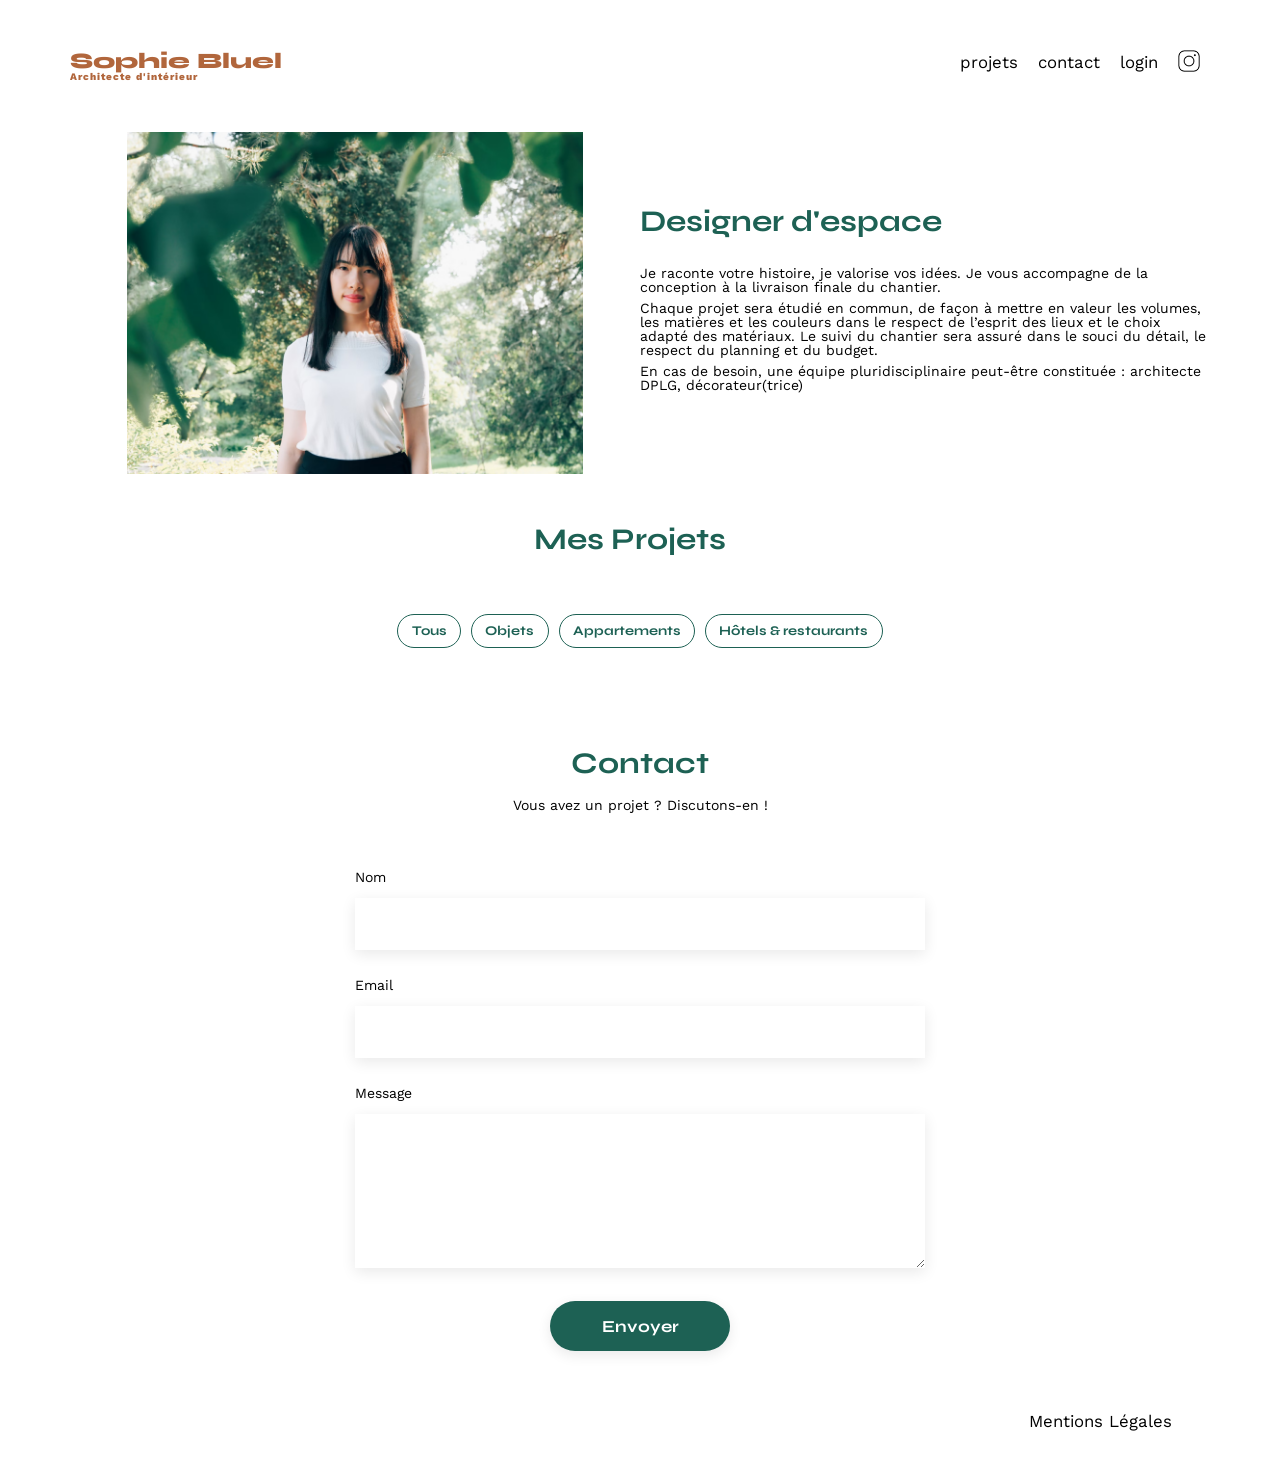
==== FrontEnd/index.html @ 23a8e409 "modal V1" ====
<!DOCTYPE html>
<html lang="fr">
<head>
	<meta charset="UTF-8">
	<title>Sophie Bluel - Architecte d'intérieur</title>
	<meta name="viewport" content="width=device-width, initial-scale=1.0">
	<link rel="preconnect" href="https://fonts.googleapis.com">
	<link rel="preconnect" href="https://fonts.gstatic.com" crossorigin>
	<link href="https://fonts.googleapis.com/css2?family=Syne:wght@700;800&family=Work+Sans&display=swap" rel="stylesheet">
	<link rel="stylesheet" href="https://cdnjs.cloudflare.com/ajax/libs/font-awesome/6.2.1/css/all.min.css"
        integrity="sha512-MV7K8+y+gLIBoVD59lQIYicR65iaqukzvf/nwasF0nqhPay5w/9lJmVM2hMDcnK1OnMGCdVK+iQrJ7lzPJQd1w=="
        crossorigin="anonymous" referrerpolicy="no-referrer">
	<meta name="description" content="">
	<link rel="stylesheet" href="./assets/style.css">
</head>
<body>
<header>
	<h1>Sophie Bluel <span>Architecte d'intérieur</span></h1>
	<nav>
		<ul>
			<li><a href="#portfolio">projets</a></li>
			<li><a href="#contact">contact</a></li>
			<li id="linkLogin"><a href="./login.html">login</a></li>
			<li><img src="./assets/icons/instagram.png" alt="Instagram" href="https://www.instagram.com/"></li>
		</ul>
	</nav>
</header>
<main>
	<section id="introduction">
		<figure>
			<img src="./assets/images/sophie-bluel.png" alt="">
		</figure>
		<article>
			<h2>Designer d'espace</h2>
			<p>Je raconte votre histoire, je valorise vos idées. Je vous accompagne de la conception à la livraison finale du chantier.</p>
			<p>Chaque projet sera étudié en commun, de façon à mettre en valeur les volumes, les matières et les couleurs dans le respect de l’esprit des lieux et le choix adapté des matériaux. Le suivi du chantier sera assuré dans le souci du détail, le respect du planning et du budget.</p>
			<p>En cas de besoin, une équipe pluridisciplinaire peut-être constituée : architecte DPLG, décorateur(trice)</p>
		</article>
	</section>
	<section id="portfolio">
		<div class="title">
			<h2>Mes Projets</h2>
			<p id="manageWorks" class="open-modal modal-trigger"></p>
		</div>
		<div class="modal-container">
			<div class="overlay modal-trigger"></div>
			<div id="modal" class="modal">	
			</div>
		</div>		
		<div id="filter" class="filter">			
				<button id="btn-all" class="btn-filter btn-active">Tous</button>
				<button class="btn-filter ">Objets</button>
				<button class="btn-filter">Appartements</button>
				<button class="btn-filter">Hôtels & restaurants</button>			
		</div>
		<div class="gallery">	
		</div>
	</section>
	<section id="contact">
		<h2>Contact</h2>
		<p>Vous avez un projet ? Discutons-en !</p>
		<form action="#" method="post">
			<label for="name">Nom</label>
			<input type="text" name="name" id="name">
			<label for="email">Email</label>
			<input type="email" name="email" id="email">
			<label for="message">Message</label>
			<textarea name="message" id="message" cols="30" rows="10"></textarea>
			<input type="submit" value="Envoyer">
		</form>
		<p id="coMessage"></p>
	</section>
</main>

<footer>
	<nav>
		<ul>
			<li>Mentions Légales</li>
		</ul>
	</nav>
</footer>
<script type="module" src="./assets/JS/index.js"></script>
<script type="module" src="./assets/JS/modal.js"></script>
</body>
</html>
---- FrontEnd/assets/style.css ----
/* http://meyerweb.com/eric/tools/css/reset/
   v2.0 | 20110126
   License: none (public domain)
*/

html, body, div, span, applet, object, iframe,
h1, h2, h3, h4, h5, h6, p, blockquote, pre,
a, abbr, acronym, address, big, cite, code,
del, dfn, em, img, ins, kbd, q, s, samp,
small, strike, strong, sub, sup, tt, var,
b, u, i, center,
dl, dt, dd, ol, ul, li,
fieldset, form, label, legend,
table, caption, tbody, tfoot, thead, tr, th, td,
article, aside, canvas, details, embed,
figure, figcaption, footer, header, hgroup,
menu, nav, output, ruby, section, summary,
time, mark, audio, video {
	margin: 0;
	padding: 0;
	border: 0;
	font-size: 100%;
	font: inherit;
	vertical-align: baseline;
}
/* HTML5 display-role reset for older browsers */
article, aside, details, figcaption, figure,
footer, header, hgroup, menu, nav, section {
	display: block;
}
body {
	line-height: 1;
}
ol, ul {
	list-style: none;
}
blockquote, q {
	quotes: none;
}
blockquote:before, blockquote:after,
q:before, q:after {
	content: '';
	content: none;
}
table {
	border-collapse: collapse;
	border-spacing: 0;
}
a {
	color: inherit;
	text-decoration: inherit ;
}


/** end reset css**/
body {
	max-width: 1140px;
	margin:auto;
	font-family: 'Work Sans' ;
	font-size: 14px;
}
header {
	display: flex;
	justify-content: space-between;
	margin: 50px 0
}
section {
	margin: 50px 0
}



h1{
	display: flex;
	flex-direction: column;
	font-family: 'Syne';
	font-size: 22px;
	font-weight: 800;
	color: #B1663C
}

h1 > span {
	font-family: 'Work Sans';
	font-size:10px;
	letter-spacing: 0.1em;
;
}

h2{
	font-family: 'Syne';
	font-weight: 700;
	font-size: 30px;
	color: #1D6154
}
nav ul {
	display: flex;
	align-items: center;
	list-style-type: none;

}
nav li {
	padding: 0 10px;
	font-size: 1.2em;
	cursor: pointer;
}

nav img {
	height: 22px;
	width: 22px;
}

li:hover {
	color: #B1663C;
}

#introduction {
	display: flex;
	align-items: center;
}
#introduction figure {
	flex: 1
}
#introduction img {
	display: block;
	margin: auto;
	width: 80%;
}

#introduction article {
	flex: 1
}
#introduction h2 {
	margin-bottom: 1em;
}

#introduction p {
	margin-bottom: 0.5em;
}
#portfolio .title {
	display: flex;
	justify-content: center;
	align-items: center;	
	gap:20px;
	margin-bottom: 60px;
	
}
#portfolio .fa-style {
	margin: 10px;
}

#portfolio .open-modal {
	cursor: pointer;
}

#portfolio .modal-container {
	display: none;
	position: fixed;
	top: 0;
	left: 0;
	height: 100vw;
	width: 100vw;	
}

#portfolio .modal-container.active {
	display: block;
}

#portfolio .overlay {
	position: absolute;
	width: 100%;
	height: 100%;
	background-color: rgba(0, 0, 0, 0.1);
}

#portfolio .modal {
	width: 95%;
	min-width: 300px;
	max-width: 630px;
	background: white;
	border-radius: 10px;
	position: absolute;
	top:  25%;
	left: 50%;
	transform: translate(-50%, -50%);
	display: flex;
	flex-direction: column;
	align-items: center;
	justify-content: space-between;
	gap:40px;
	padding: 5% 0%;	
	
}

#portfolio .close-modal {
	position: absolute;
	top: 25px;
	right: 30px;
	cursor: pointer;	
}

#portfolio .navLeftMod {
	position: absolute;
	top: 25px;
	left: 30px;
	cursor: pointer;
}

#portfolio h3 {
	color: #000;
	text-align: center;
	font-family: "Work Sans";
	font-size: 26px;
	font-style: normal;
	font-weight: 400;
	line-height: normal;
}

#portfolio .gridImgModal {
	width: 70%;
	display: grid;
	row-gap: 20px;
	column-gap: 6px;	
	border-bottom: 1px solid #B3B3B3;
	padding-bottom: 5%;
}
#portfolio .imgBoxMod {
	position: relative;
	height: 104px;
	width: 78px;
}

#portfolio .imgBoxMod img {
	position: relative;
	height: 100%;
	width: 100%;
}

#portfolio .imgBoxMod .trash {
	position: absolute;
	top: 5px;
	right: 5px;
	padding: 10px 5px 10px 4px;
	color:white;
	background: #000;
	cursor: pointer;
}

#portfolio .btnModal {
	width: 40%;
	font-family: 'Syne';
	font-weight: 700;
	color: white;
	background-color: #1D6154;	
	padding: 0.6em 1em;
	border: solid 1px #1D6154;	
	border-radius: 60px;
	text-align: center;	
	cursor: pointer;
}

#portfolio .formModal {
	width: 70%;
	display: flex;
	flex-direction: column;
	justify-content: space-between;	
	align-items: left;
	gap: 10px;
	border-bottom: 1px solid #B3B3B3;
	padding-bottom: 5%;
}

#portfolio .boxUpload {
	width: 100%;	
	background: #E8F1F6;
	display: flex;
	flex-direction: column;
	justify-content: center;
	align-items: center;
	gap:10px;
}
#portfolio .boxUpload .imgUpload {
	margin-top: 20px;
	color: #CBD6DC;
	background: #E8F1F6;

}
#portfolio .boxUpload .labelUpload {
	background: #CBD6DC;
	color: #306685;
	text-align: center;
	font-family: "Work Sans";
	font-size: 14px;
	font-style: normal;
	font-weight: 500;
	line-height: normal;
	padding: 0.5em 2em;
	border: solid 1px #CBD6DC;	
	border-radius: 60px;
	text-align: center;	
	cursor: pointer;
}

#portfolio .boxUpload p {
	color: #444;
	text-align: center;
	font-family: "Work Sans";
	font-size: 10px;
	font-style: normal;
	font-weight: 400;
	line-height: normal;
	margin-bottom: 20px;
}
#portfolio .boxUpload input[type=file] {
 	display: none;
}

#portfolio .formModal label {
	color: #3D3D3D;
	font-family: "Work Sans";
	font-size: 14px;
	font-style: normal;
	font-weight: 500;
	line-height: normal;			
}

#portfolio .formModal input, select {
	width: 100%;
	height: 50px;
	border: none;
	box-shadow: 0px 4px 14px rgba(0, 0, 0, 0.09);
	color: #444;
	font-family: "Work Sans";
	font-size: 14px;
	font-style: normal;
	font-weight: 400;
	line-height: normal;
}



#portfolio .btnModal2 {
	width: 40%;
	font-family: 'Syne';
	font-weight: 700;
	color: white;
	background-color: #A7A7A7;	
	padding: 0.6em 1em;
	border: solid 1px #A7A7A7;	
	border-radius: 60px;
	text-align: center;	

}

#portfolio .filter {
display: flex;
flex-direction: row;
justify-content: center;
align-items: center;
margin-bottom: 50px;
gap:10px;
}

#portfolio button {	
	font-family: 'Syne';
	font-weight: 700;
	color: #1D6154;
	background-color: white;	
	padding: 0.6em 1em;
	border: solid 1px #1D6154;	
	border-radius: 60px;
	text-align: center;	
}

#portfolio button:hover, button:active {
	color: white;
	background-color: #1D6154;	
}

.gallery {
	width: 100%;
	display: grid;
	grid-template-columns: 1fr 1fr 1fr;
	grid-column-gap: 20px;
	grid-row-gap: 20px;
}

.gallery img {
	width: 100%;

}

:is(#contact, #login) {
	width: 50%;
	margin: auto;
}
:is(#contact, #login) > * {
	text-align: center;

}
:is(#contact, #login) h2{
	margin-bottom: 20px;
}
:is(#contact, #login) form {
	text-align: left;
	margin-top:30px;
	display: flex;
	flex-direction: column;
}

:is(#contact, #login) input {
	height: 50px;
	font-size: 1.2em;
	border: none;
	box-shadow: 0px 4px 14px rgba(0, 0, 0, 0.09);
}
:is(#contact, #login) label {
	margin: 2em 0 1em 0;
}
#contact textarea {
	border: none;
	box-shadow: 0px 4px 14px rgba(0, 0, 0, 0.09);
}

input[type="submit"]{
	font-family: 'Syne';
	font-weight: 700;
	color: white;
	background-color: #1D6154;
	margin : 2em auto ;
	width: 180px;
	text-align: center;
	border-radius: 60px ;
}

footer nav ul {
	display: flex;
	justify-content: flex-end;
	margin: 2em
}
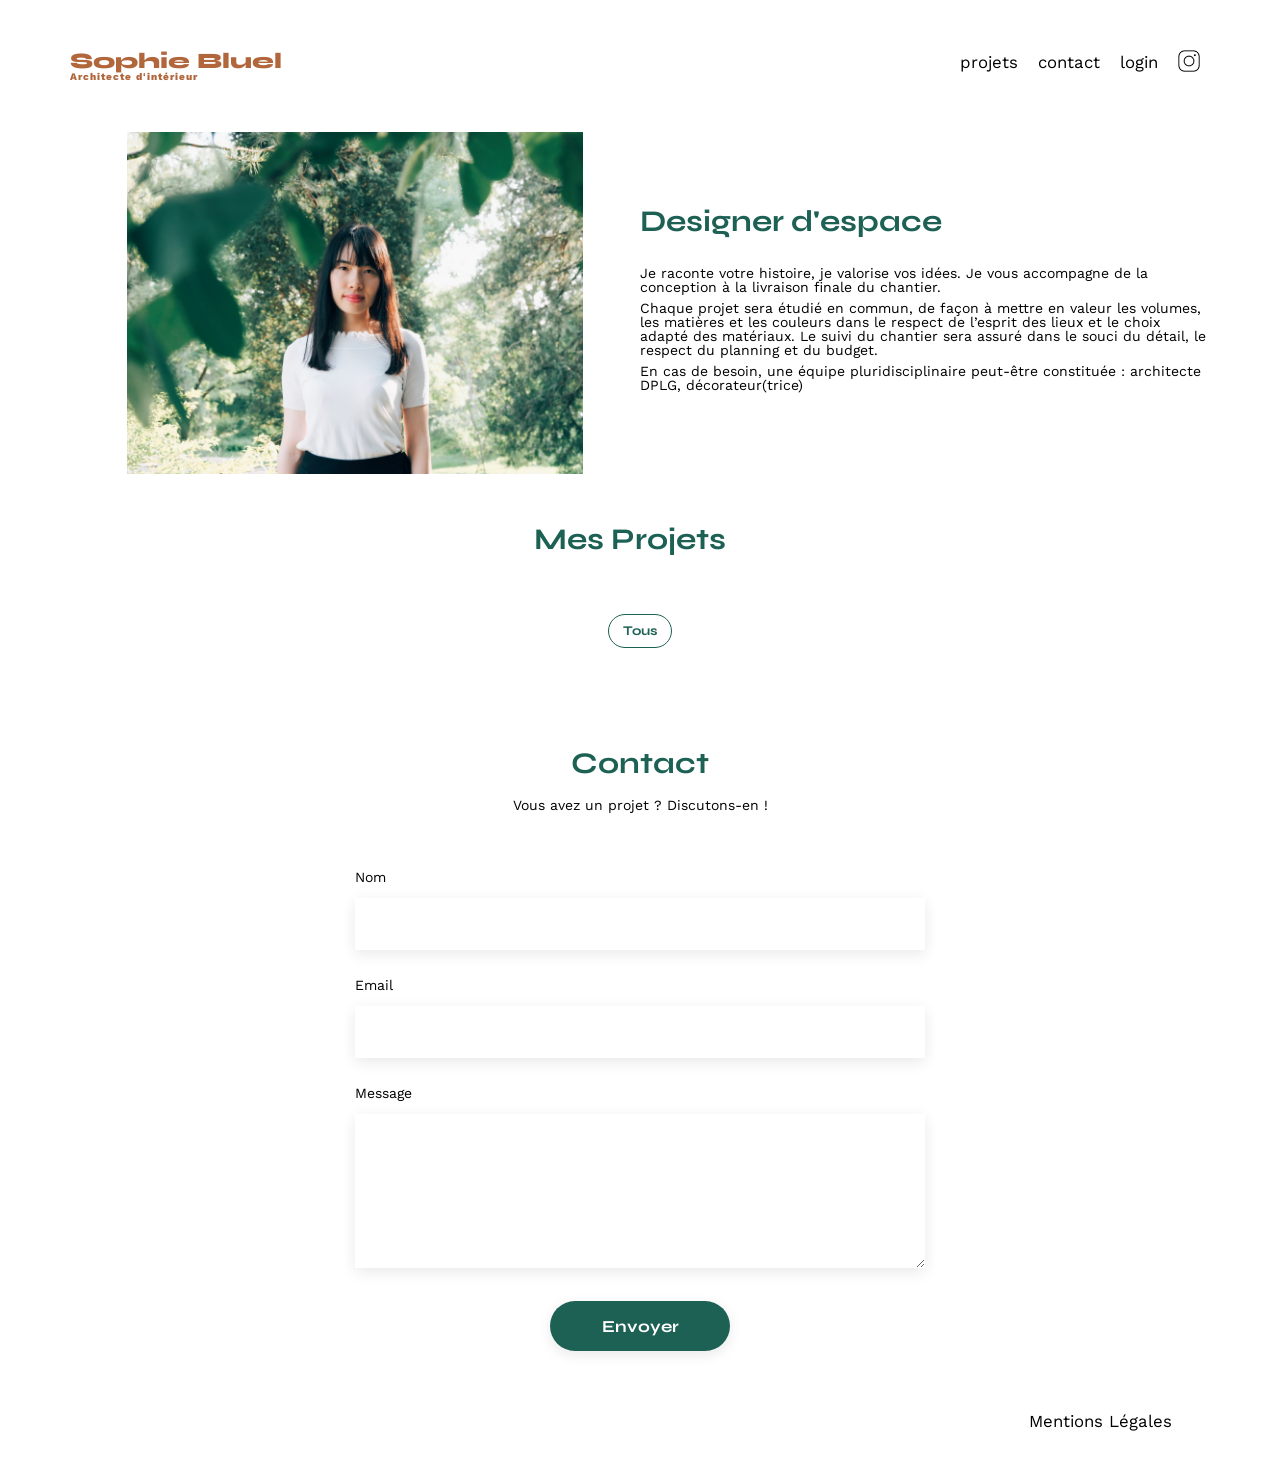
==== commit 22b10825: "modal V3 JS template s + boutons" ====
--- a/FrontEnd/index.html
+++ b/FrontEnd/index.html
@@ -48,10 +48,7 @@
 			</div>
 		</div>		
 		<div id="filter" class="filter">			
-				<button id="btn-all" class="btn-filter btn-active">Tous</button>
-				<button class="btn-filter ">Objets</button>
-				<button class="btn-filter">Appartements</button>
-				<button class="btn-filter">Hôtels & restaurants</button>			
+			<button id="btn-all" class="btn-filter btn-active">Tous</button>					
 		</div>
 		<div class="gallery">	
 		</div>
--- a/FrontEnd/assets/style.css
+++ b/FrontEnd/assets/style.css
@@ -218,6 +218,7 @@
 #portfolio .gridImgModal {
 	width: 70%;
 	display: grid;
+	grid-template-columns: 1fr 1fr 1fr 1fr 1fr;
 	row-gap: 20px;
 	column-gap: 6px;	
 	border-bottom: 1px solid #B3B3B3;
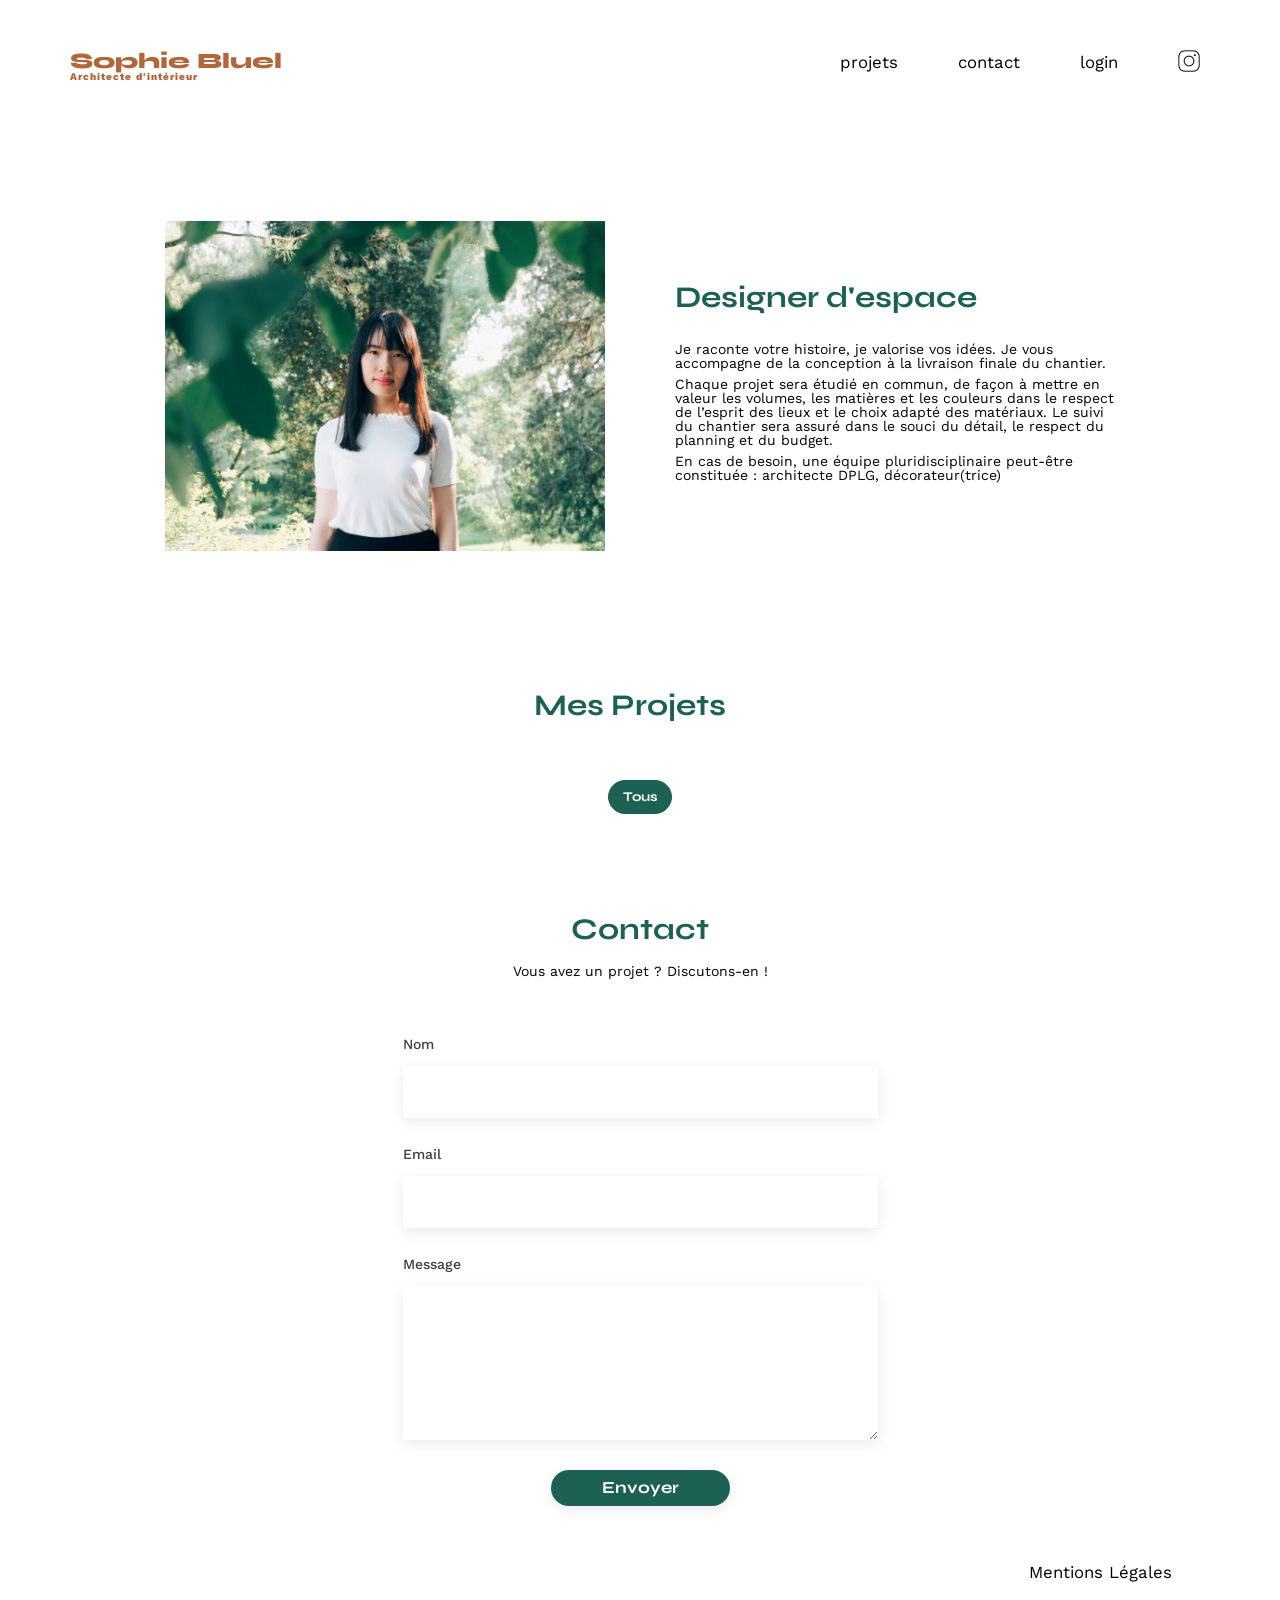
==== commit 9592bd65: "Css msg erreur" ====
--- a/FrontEnd/index.html
+++ b/FrontEnd/index.html
@@ -77,6 +77,6 @@
 	</nav>
 </footer>
 <script type="module" src="./assets/JS/index.js"></script>
-<script type="module" src="./assets/JS/modal.js"></script>
+<script type="module" src="./assets/JS/api.js"></script>
 </body>
 </html>
--- a/FrontEnd/assets/style.css
+++ b/FrontEnd/assets/style.css
@@ -60,9 +60,12 @@
 	font-size: 14px;
 }
 header {
-	display: flex;
+	display: flex;	
 	justify-content: space-between;
-	margin: 50px 0
+	margin: 50px 0;	
+}
+main {
+	margin : auto 95px;
 }
 section {
 	margin: 50px 0
@@ -96,6 +99,7 @@
 	display: flex;
 	align-items: center;
 	list-style-type: none;
+	gap:40px;
 
 }
 nav li {
@@ -104,6 +108,7 @@
 	cursor: pointer;
 }
 
+
 nav img {
 	height: 22px;
 	width: 22px;
@@ -114,20 +119,22 @@
 }
 
 #introduction {
+	margin: 139px auto;
 	display: flex;
 	align-items: center;
+	gap: 70px;
 }
 #introduction figure {
-	flex: 1
+	flex: 1;
 }
 #introduction img {
 	display: block;
 	margin: auto;
-	width: 80%;
+	width: 100%;
 }
 
 #introduction article {
-	flex: 1
+	flex: 1;
 }
 #introduction h2 {
 	margin-bottom: 1em;
@@ -186,8 +193,9 @@
 	flex-direction: column;
 	align-items: center;
 	justify-content: space-between;
-	gap:40px;
-	padding: 5% 0%;	
+	gap:20px;
+	padding-top: 60px;	
+	padding-bottom: 45px;	
 	
 }
 
@@ -213,6 +221,7 @@
 	font-style: normal;
 	font-weight: 400;
 	line-height: normal;
+	margin-bottom: 20px;
 }
 
 #portfolio .gridImgModal {
@@ -222,7 +231,7 @@
 	row-gap: 20px;
 	column-gap: 6px;	
 	border-bottom: 1px solid #B3B3B3;
-	padding-bottom: 5%;
+	padding-bottom: 65px;
 }
 #portfolio .imgBoxMod {
 	position: relative;
@@ -240,10 +249,20 @@
 	position: absolute;
 	top: 5px;
 	right: 5px;
-	padding: 10px 5px 10px 4px;
+	padding: 9px 5px 10px 4px;
 	color:white;
 	background: #000;
 	cursor: pointer;
+}
+#msgDel {
+	color: #B1663C;
+	font-family: "Work Sans";
+	font-size: 14px;
+	font-style: normal;
+	font-weight: 500;
+}
+#msgDel.valid {
+	color: #1D6154;
 }
 
 #portfolio .btnModal {
@@ -257,6 +276,7 @@
 	border-radius: 60px;
 	text-align: center;	
 	cursor: pointer;
+	margin-top: 20px;
 }
 
 #portfolio .formModal {
@@ -267,7 +287,7 @@
 	align-items: left;
 	gap: 10px;
 	border-bottom: 1px solid #B3B3B3;
-	padding-bottom: 5%;
+	padding-bottom: 45px;
 }
 
 #portfolio .boxUpload {
@@ -279,6 +299,17 @@
 	align-items: center;
 	gap:10px;
 }
+
+#imgPreviewContainer {
+ display: none;
+}
+
+#imagePreview {
+	width: 129px;
+	height: 193px;
+}
+
+
 #portfolio .boxUpload .imgUpload {
 	margin-top: 20px;
 	color: #CBD6DC;
@@ -321,7 +352,8 @@
 	font-size: 14px;
 	font-style: normal;
 	font-weight: 500;
-	line-height: normal;			
+	line-height: normal;
+	margin-top: 10px;			
 }
 
 #portfolio .formModal input, select {
@@ -329,7 +361,7 @@
 	height: 50px;
 	border: none;
 	box-shadow: 0px 4px 14px rgba(0, 0, 0, 0.09);
-	color: #444;
+	color: #444444;
 	font-family: "Work Sans";
 	font-size: 14px;
 	font-style: normal;
@@ -337,7 +369,16 @@
 	line-height: normal;
 }
 
-
+#msgAddForm {
+	color: #B1663C;
+	font-family: "Work Sans";
+	font-size: 14px;
+	font-style: normal;
+	font-weight: 500;
+}
+#portfolio .valid {
+	color: #1D6154;
+}
 
 #portfolio .btnModal2 {
 	width: 40%;
@@ -352,16 +393,22 @@
 
 }
 
+#portfolio .btnModal2.active {
+	background-color: #1D6154;		
+	border: solid 1px #1D6154;	
+	cursor: pointer;
+}
+
 #portfolio .filter {
 display: flex;
 flex-direction: row;
 justify-content: center;
 align-items: center;
-margin-bottom: 50px;
+margin-bottom: 30px;
 gap:10px;
 }
 
-#portfolio button {	
+#portfolio .btn-filter {	
 	font-family: 'Syne';
 	font-weight: 700;
 	color: #1D6154;
@@ -372,13 +419,19 @@
 	text-align: center;	
 }
 
-#portfolio button:hover, button:active {
+#portfolio .btn-filter:hover {
 	color: white;
 	background-color: #1D6154;	
 }
 
+#portfolio .btn-filter.btn-active {
+	color: white;
+	background-color: #1D6154;	
+}
+
 .gallery {
 	width: 100%;
+	padding-top: 20px;
 	display: grid;
 	grid-template-columns: 1fr 1fr 1fr;
 	grid-column-gap: 20px;
@@ -388,6 +441,11 @@
 .gallery img {
 	width: 100%;
 
+}
+
+.gallery figcaption {
+	font-size: 13px;
+	color: #3D3D3D;
 }
 
 :is(#contact, #login) {
@@ -416,25 +474,67 @@
 }
 :is(#contact, #login) label {
 	margin: 2em 0 1em 0;
+	color: #3D3D3D;
+	font-family: "Work Sans";
+	font-size: 14px;
+	font-style: normal;
+	font-weight: 500;
+	line-height: normal;
 }
 #contact textarea {
 	border: none;
 	box-shadow: 0px 4px 14px rgba(0, 0, 0, 0.09);
 }
 
-input[type="submit"]{
+:is(#contact, #login) input[type="submit"]{
+	height: 36px;
+	width: 179px;
 	font-family: 'Syne';
 	font-weight: 700;
 	color: white;
 	background-color: #1D6154;
-	margin : 2em auto ;
-	width: 180px;
+	margin : 1.8em auto ;	
 	text-align: center;
 	border-radius: 60px ;
+	cursor: pointer;
+}
+
+#login {
+	display: flex;
+	flex-direction: column;
+	margin-top: 12%;
+	margin-bottom: 22%;
+}
+
+#login input[type="submit"] {
+	background-color: #A7A7A7;
+	cursor: default;
+}
+#login input[type="submit"].active {
+	background-color: #1D6154;
+	cursor: pointer;
+	
+}
+:is(#spanEmail, #pValid) {
+	color: #B1663C;
+}
+
+#pValid {
+	text-align: center;
+	margin-top: 20px;
+}
+#login a{
+	color: #3D3D3D;
+	font-family: "Work Sans";
+	font-size: 14px;
+	font-style: normal;
+	font-weight: 500;
+	text-decoration: underline;
+	
 }
 
 footer nav ul {
-	display: flex;
+	display: flex;	
 	justify-content: flex-end;
 	margin: 2em
 }
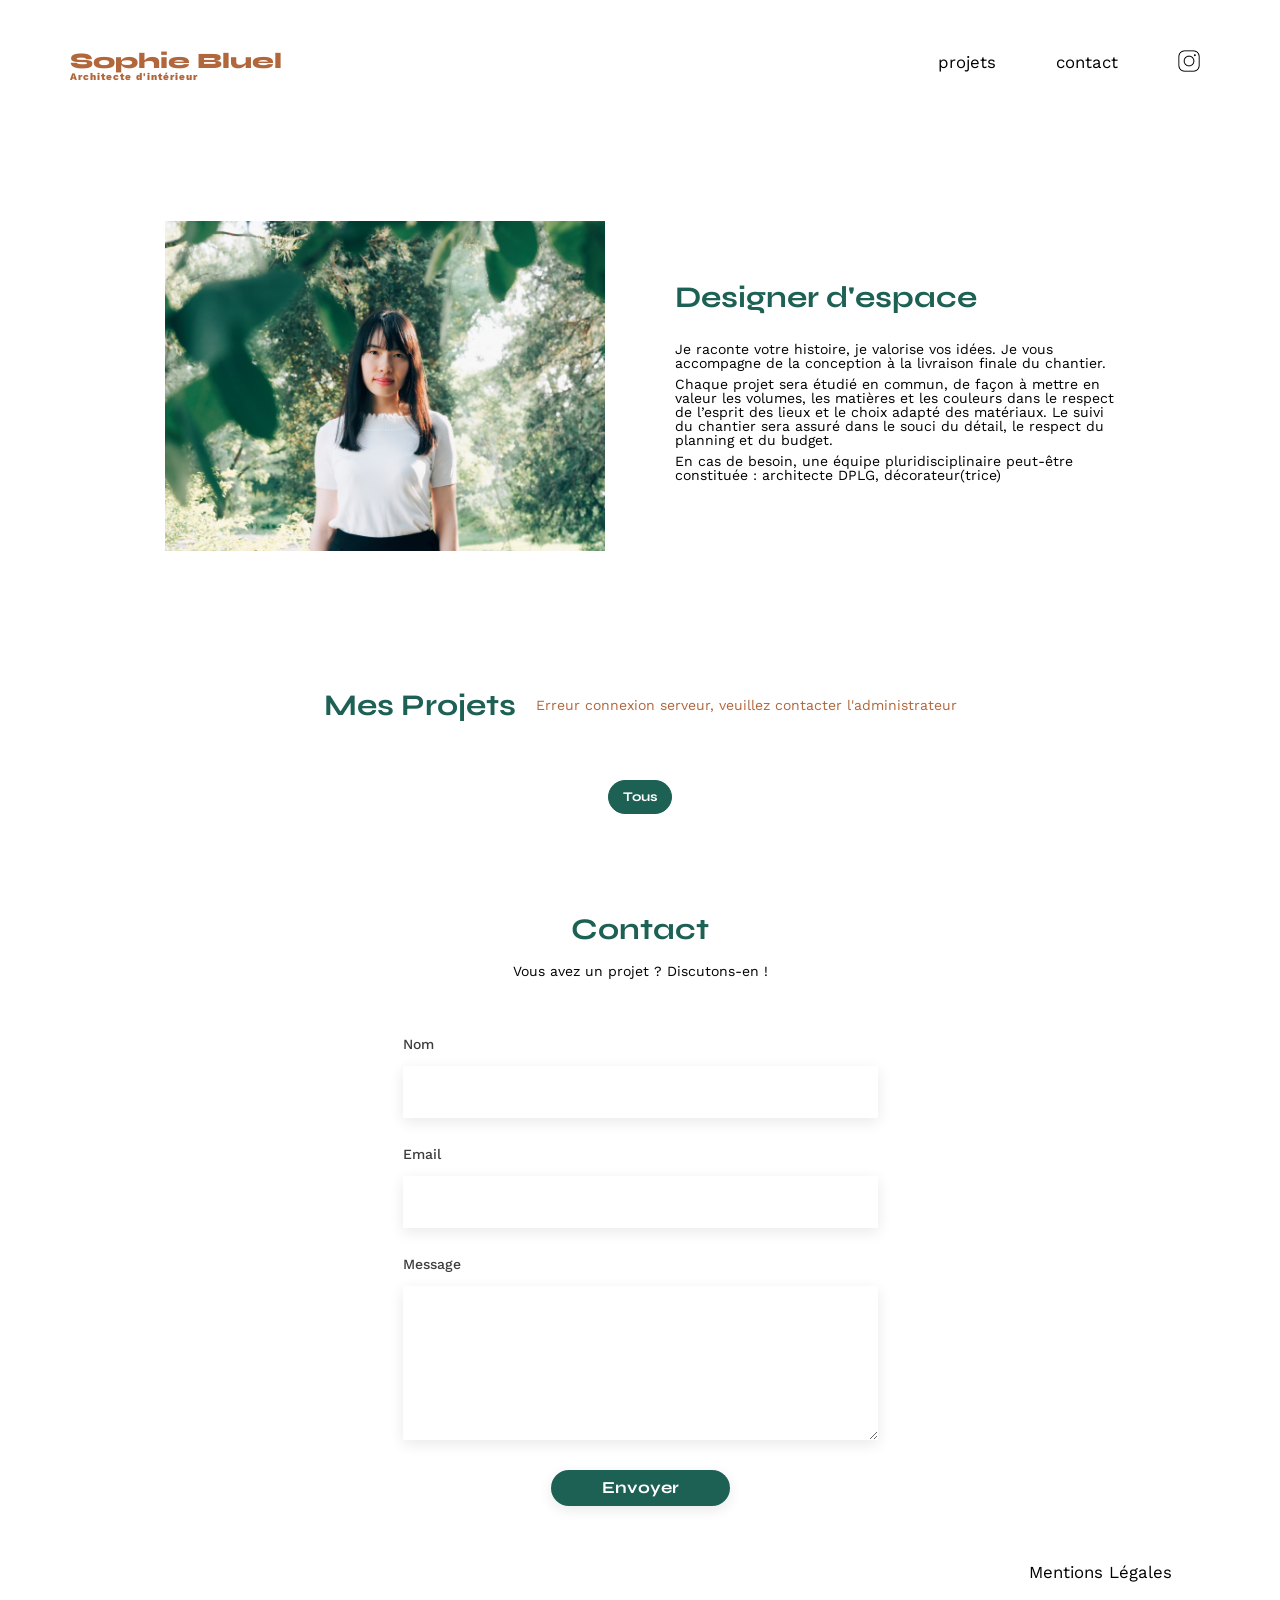
==== commit 7d110d58: "verfi form contact" ====
--- a/FrontEnd/index.html
+++ b/FrontEnd/index.html
@@ -21,7 +21,7 @@
 			<li><a href="#portfolio">projets</a></li>
 			<li><a href="#contact">contact</a></li>
 			<li id="linkLogin"><a href="./login.html">login</a></li>
-			<li><img src="./assets/icons/instagram.png" alt="Instagram" href="https://www.instagram.com/"></li>
+			<li><a href="https://www.instagram.com/" target="_blank"><img src="./assets/icons/instagram.png" alt="Instagram"></a></li>
 		</ul>
 	</nav>
 </header>
@@ -58,11 +58,11 @@
 		<p>Vous avez un projet ? Discutons-en !</p>
 		<form action="#" method="post">
 			<label for="name">Nom</label>
-			<input type="text" name="name" id="name">
+			<input type="text" name="name" id="name" autocomplete="name" required>
 			<label for="email">Email</label>
-			<input type="email" name="email" id="email">
+			<input type="email" name="email" id="email" autocomplete="email" required>
 			<label for="message">Message</label>
-			<textarea name="message" id="message" cols="30" rows="10"></textarea>
+			<textarea name="message" id="message" cols="30" rows="10" minlength="15" required></textarea>
 			<input type="submit" value="Envoyer">
 		</form>
 		<p id="coMessage"></p>
@@ -78,5 +78,8 @@
 </footer>
 <script type="module" src="./assets/JS/index.js"></script>
 <script type="module" src="./assets/JS/api.js"></script>
+<script type="module" src="./assets/JS/modal.js"></script>
+<script type="module" src="./assets/JS/form.js"></script>
+<script type="module" src="./assets/JS/utils.js"></script>
 </body>
 </html>
--- a/FrontEnd/assets/style.css
+++ b/FrontEnd/assets/style.css
@@ -3,539 +3,589 @@
    License: none (public domain)
 */
 
-html, body, div, span, applet, object, iframe,
-h1, h2, h3, h4, h5, h6, p, blockquote, pre,
-a, abbr, acronym, address, big, cite, code,
-del, dfn, em, img, ins, kbd, q, s, samp,
-small, strike, strong, sub, sup, tt, var,
-b, u, i, center,
-dl, dt, dd, ol, ul, li,
-fieldset, form, label, legend,
-table, caption, tbody, tfoot, thead, tr, th, td,
-article, aside, canvas, details, embed,
-figure, figcaption, footer, header, hgroup,
-menu, nav, output, ruby, section, summary,
-time, mark, audio, video {
-	margin: 0;
-	padding: 0;
-	border: 0;
-	font-size: 100%;
-	font: inherit;
-	vertical-align: baseline;
+html,
+body,
+div,
+span,
+applet,
+object,
+iframe,
+h1,
+h2,
+h3,
+h4,
+h5,
+h6,
+p,
+blockquote,
+pre,
+a,
+abbr,
+acronym,
+address,
+big,
+cite,
+code,
+del,
+dfn,
+em,
+img,
+ins,
+kbd,
+q,
+s,
+samp,
+small,
+strike,
+strong,
+sub,
+sup,
+tt,
+var,
+b,
+u,
+i,
+center,
+dl,
+dt,
+dd,
+ol,
+ul,
+li,
+fieldset,
+form,
+label,
+legend,
+table,
+caption,
+tbody,
+tfoot,
+thead,
+tr,
+th,
+td,
+article,
+aside,
+canvas,
+details,
+embed,
+figure,
+figcaption,
+footer,
+header,
+hgroup,
+menu,
+nav,
+output,
+ruby,
+section,
+summary,
+time,
+mark,
+audio,
+video {
+  margin: 0;
+  padding: 0;
+  border: 0;
+  font-size: 100%;
+  font: inherit;
+  vertical-align: baseline;
 }
 /* HTML5 display-role reset for older browsers */
-article, aside, details, figcaption, figure,
-footer, header, hgroup, menu, nav, section {
-	display: block;
+article,
+aside,
+details,
+figcaption,
+figure,
+footer,
+header,
+hgroup,
+menu,
+nav,
+section {
+  display: block;
 }
 body {
-	line-height: 1;
-}
-ol, ul {
-	list-style: none;
-}
-blockquote, q {
-	quotes: none;
-}
-blockquote:before, blockquote:after,
-q:before, q:after {
-	content: '';
-	content: none;
+  line-height: 1;
+}
+ol,
+ul {
+  list-style: none;
+}
+blockquote,
+q {
+  quotes: none;
+}
+blockquote:before,
+blockquote:after,
+q:before,
+q:after {
+  content: "";
+  content: none;
 }
 table {
-	border-collapse: collapse;
-	border-spacing: 0;
+  border-collapse: collapse;
+  border-spacing: 0;
 }
 a {
-	color: inherit;
-	text-decoration: inherit ;
-}
-
+  color: inherit;
+  text-decoration: inherit;
+}
 
 /** end reset css**/
 body {
-	max-width: 1140px;
-	margin:auto;
-	font-family: 'Work Sans' ;
-	font-size: 14px;
+  max-width: 1140px;
+  margin: auto;
+  font-family: "Work Sans";
+  font-size: 14px;
 }
 header {
-	display: flex;	
-	justify-content: space-between;
-	margin: 50px 0;	
+  display: flex;
+  justify-content: space-between;
+  margin: 50px 0;
 }
 main {
-	margin : auto 95px;
+  margin: auto 95px;
 }
 section {
-	margin: 50px 0
-}
-
-
-
-h1{
-	display: flex;
-	flex-direction: column;
-	font-family: 'Syne';
-	font-size: 22px;
-	font-weight: 800;
-	color: #B1663C
+  margin: 50px 0;
+}
+
+h1 {
+  display: flex;
+  flex-direction: column;
+  font-family: "Syne";
+  font-size: 22px;
+  font-weight: 800;
+  color: #b1663c;
 }
 
 h1 > span {
-	font-family: 'Work Sans';
-	font-size:10px;
-	letter-spacing: 0.1em;
-;
-}
-
-h2{
-	font-family: 'Syne';
-	font-weight: 700;
-	font-size: 30px;
-	color: #1D6154
+  font-family: "Work Sans";
+  font-size: 10px;
+  letter-spacing: 0.1em;
+}
+
+h2 {
+  font-family: "Syne";
+  font-weight: 700;
+  font-size: 30px;
+  color: #1d6154;
 }
 nav ul {
-	display: flex;
-	align-items: center;
-	list-style-type: none;
-	gap:40px;
-
+  display: flex;
+  align-items: center;
+  list-style-type: none;
+  gap: 40px;
 }
 nav li {
-	padding: 0 10px;
-	font-size: 1.2em;
-	cursor: pointer;
-}
-
+  padding: 0 10px;
+  font-size: 1.2em;
+  cursor: pointer;
+}
 
 nav img {
-	height: 22px;
-	width: 22px;
+  height: 22px;
+  width: 22px;
 }
 
 li:hover {
-	color: #B1663C;
+  color: #b1663c;
 }
 
 #introduction {
-	margin: 139px auto;
-	display: flex;
-	align-items: center;
-	gap: 70px;
+  margin: 139px auto;
+  display: flex;
+  align-items: center;
+  gap: 70px;
 }
 #introduction figure {
-	flex: 1;
+  flex: 1;
 }
 #introduction img {
-	display: block;
-	margin: auto;
-	width: 100%;
+  display: block;
+  margin: auto;
+  width: 100%;
 }
 
 #introduction article {
-	flex: 1;
+  flex: 1;
 }
 #introduction h2 {
-	margin-bottom: 1em;
+  margin-bottom: 1em;
 }
 
 #introduction p {
-	margin-bottom: 0.5em;
+  margin-bottom: 0.5em;
 }
 #portfolio .title {
-	display: flex;
-	justify-content: center;
-	align-items: center;	
-	gap:20px;
-	margin-bottom: 60px;
-	
+  display: flex;
+  justify-content: center;
+  align-items: center;
+  gap: 20px;
+  margin-bottom: 60px;
 }
 #portfolio .fa-style {
-	margin: 10px;
+  margin: 10px;
 }
 
 #portfolio .open-modal {
-	cursor: pointer;
+  cursor: pointer;
 }
 
 #portfolio .modal-container {
-	display: none;
-	position: fixed;
-	top: 0;
-	left: 0;
-	height: 100vw;
-	width: 100vw;	
+  display: none;
+  position: fixed;
+  top: 0;
+  left: 0;
+  height: 100vw;
+  width: 100vw;
 }
 
 #portfolio .modal-container.active {
-	display: block;
+  display: block;
 }
 
 #portfolio .overlay {
-	position: absolute;
-	width: 100%;
-	height: 100%;
-	background-color: rgba(0, 0, 0, 0.1);
+  position: absolute;
+  width: 100%;
+  height: 100%;
+  background-color: rgba(0, 0, 0, 0.3);
 }
 
 #portfolio .modal {
-	width: 95%;
-	min-width: 300px;
-	max-width: 630px;
-	background: white;
-	border-radius: 10px;
-	position: absolute;
-	top:  25%;
-	left: 50%;
-	transform: translate(-50%, -50%);
-	display: flex;
-	flex-direction: column;
-	align-items: center;
-	justify-content: space-between;
-	gap:20px;
-	padding-top: 60px;	
-	padding-bottom: 45px;	
-	
+  width: 95%;
+  min-width: 300px;
+  max-width: 630px;
+  background: white;
+  border-radius: 10px;
+  position: absolute;
+  top: 25%;
+  left: 50%;
+  transform: translate(-50%, -50%);
+  display: flex;
+  flex-direction: column;
+  align-items: center;
+  justify-content: space-between;
+  gap: 20px;
+  padding-top: 60px;
+  padding-bottom: 45px;
 }
 
 #portfolio .close-modal {
-	position: absolute;
-	top: 25px;
-	right: 30px;
-	cursor: pointer;	
+  position: absolute;
+  top: 25px;
+  right: 30px;
+  cursor: pointer;
 }
 
 #portfolio .navLeftMod {
-	position: absolute;
-	top: 25px;
-	left: 30px;
-	cursor: pointer;
+  position: absolute;
+  top: 25px;
+  left: 30px;
+  cursor: pointer;
 }
 
 #portfolio h3 {
-	color: #000;
-	text-align: center;
-	font-family: "Work Sans";
-	font-size: 26px;
-	font-style: normal;
-	font-weight: 400;
-	line-height: normal;
-	margin-bottom: 20px;
+  color: #000;
+  text-align: center;
+  font-family: "Work Sans";
+  font-size: 26px;
+  font-style: normal;
+  font-weight: 400;
+  line-height: normal;
+  margin-bottom: 20px;
 }
 
 #portfolio .gridImgModal {
-	width: 70%;
-	display: grid;
-	grid-template-columns: 1fr 1fr 1fr 1fr 1fr;
-	row-gap: 20px;
-	column-gap: 6px;	
-	border-bottom: 1px solid #B3B3B3;
-	padding-bottom: 65px;
+  width: 70%;
+  display: grid;
+  grid-template-columns: 1fr 1fr 1fr 1fr 1fr;
+  row-gap: 20px;
+  column-gap: 6px;
+  border-bottom: 1px solid #b3b3b3;
+  padding-bottom: 65px;
 }
 #portfolio .imgBoxMod {
-	position: relative;
-	height: 104px;
-	width: 78px;
+  position: relative;
+  height: 104px;
+  width: 78px;
 }
 
 #portfolio .imgBoxMod img {
-	position: relative;
-	height: 100%;
-	width: 100%;
+  position: relative;
+  height: 100%;
+  width: 100%;
 }
 
 #portfolio .imgBoxMod .trash {
-	position: absolute;
-	top: 5px;
-	right: 5px;
-	padding: 9px 5px 10px 4px;
-	color:white;
-	background: #000;
-	cursor: pointer;
-}
-#msgDel {
-	color: #B1663C;
-	font-family: "Work Sans";
-	font-size: 14px;
-	font-style: normal;
-	font-weight: 500;
-}
-#msgDel.valid {
-	color: #1D6154;
+  position: absolute;
+  top: 5px;
+  right: 5px;
+  padding: 9px 5px 10px 4px;
+  color: white;
+  background: #000;
+  cursor: pointer;
+}
+:is(#msgDel, #msgAddForm) {
+  color: #b1663c;
+  font-family: "Work Sans";
+  font-size: 14px;
+  font-style: normal;
+  font-weight: 500;
 }
 
 #portfolio .btnModal {
-	width: 40%;
-	font-family: 'Syne';
-	font-weight: 700;
-	color: white;
-	background-color: #1D6154;	
-	padding: 0.6em 1em;
-	border: solid 1px #1D6154;	
-	border-radius: 60px;
-	text-align: center;	
-	cursor: pointer;
-	margin-top: 20px;
+  width: 40%;
+  font-family: "Syne";
+  font-weight: 700;
+  color: white;
+  background-color: #1d6154;
+  padding: 0.6em 1em;
+  border: solid 1px #1d6154;
+  border-radius: 60px;
+  text-align: center;
+  cursor: pointer;
+  margin-top: 20px;
 }
 
 #portfolio .formModal {
-	width: 70%;
-	display: flex;
-	flex-direction: column;
-	justify-content: space-between;	
-	align-items: left;
-	gap: 10px;
-	border-bottom: 1px solid #B3B3B3;
-	padding-bottom: 45px;
+  width: 70%;
+  display: flex;
+  flex-direction: column;
+  justify-content: space-between;
+  gap: 10px;
+  border-bottom: 1px solid #b3b3b3;
+  padding-bottom: 45px;
 }
 
 #portfolio .boxUpload {
-	width: 100%;	
-	background: #E8F1F6;
-	display: flex;
-	flex-direction: column;
-	justify-content: center;
-	align-items: center;
-	gap:10px;
+  width: 100%;
+  height: 169px;
+  background: #e8f1f6;
+  display: flex;
+  flex-direction: column;
+  justify-content: center;
+  align-items: center;
+  gap: 10px;
 }
 
 #imgPreviewContainer {
- display: none;
+  display: none;
 }
 
 #imagePreview {
-	width: 129px;
-	height: 193px;
-}
-
+  height: 169px;
+  vertical-align: middle;
+}
 
 #portfolio .boxUpload .imgUpload {
-	margin-top: 20px;
-	color: #CBD6DC;
-	background: #E8F1F6;
-
+  margin-top: 18px;
+  color: #cbd6dc;
+  background: #e8f1f6;
 }
 #portfolio .boxUpload .labelUpload {
-	background: #CBD6DC;
-	color: #306685;
-	text-align: center;
-	font-family: "Work Sans";
-	font-size: 14px;
-	font-style: normal;
-	font-weight: 500;
-	line-height: normal;
-	padding: 0.5em 2em;
-	border: solid 1px #CBD6DC;	
-	border-radius: 60px;
-	text-align: center;	
-	cursor: pointer;
+  background: #cbd6dc;
+  color: #306685;
+  text-align: center;
+  font-family: "Work Sans";
+  font-size: 14px;
+  font-style: normal;
+  font-weight: 500;
+  line-height: normal;
+  padding: 0.5em 2em;
+  margin-top: 0;
+  border: solid 1px #cbd6dc;
+  border-radius: 60px;
+  text-align: center;
+  cursor: pointer;
 }
 
 #portfolio .boxUpload p {
-	color: #444;
-	text-align: center;
-	font-family: "Work Sans";
-	font-size: 10px;
-	font-style: normal;
-	font-weight: 400;
-	line-height: normal;
-	margin-bottom: 20px;
-}
-#portfolio .boxUpload input[type=file] {
- 	display: none;
+  color: #444;
+  text-align: center;
+  font-family: "Work Sans";
+  font-size: 10px;
+  font-style: normal;
+  font-weight: 400;
+  line-height: normal;
+  margin-bottom: 17px;
+}
+#portfolio .boxUpload input[type="file"] {
+  display: none;
 }
 
 #portfolio .formModal label {
-	color: #3D3D3D;
-	font-family: "Work Sans";
-	font-size: 14px;
-	font-style: normal;
-	font-weight: 500;
-	line-height: normal;
-	margin-top: 10px;			
-}
-
-#portfolio .formModal input, select {
-	width: 100%;
-	height: 50px;
-	border: none;
-	box-shadow: 0px 4px 14px rgba(0, 0, 0, 0.09);
-	color: #444444;
-	font-family: "Work Sans";
-	font-size: 14px;
-	font-style: normal;
-	font-weight: 400;
-	line-height: normal;
-}
-
-#msgAddForm {
-	color: #B1663C;
-	font-family: "Work Sans";
-	font-size: 14px;
-	font-style: normal;
-	font-weight: 500;
-}
-#portfolio .valid {
-	color: #1D6154;
+  color: #3d3d3d;
+  font-family: "Work Sans";
+  font-size: 14px;
+  font-style: normal;
+  font-weight: 500;
+  line-height: normal;
+  margin-top: 10px;
+}
+
+#portfolio .formModal input,
+select {
+  width: 100%;
+  height: 50px;
+  border: none;
+  box-shadow: 0px 4px 14px rgba(0, 0, 0, 0.09);
+  color: #444444;
+  font-family: "Work Sans";
+  font-size: 14px;
+  font-style: normal;
+  font-weight: 400;
+  line-height: normal;
 }
 
 #portfolio .btnModal2 {
-	width: 40%;
-	font-family: 'Syne';
-	font-weight: 700;
-	color: white;
-	background-color: #A7A7A7;	
-	padding: 0.6em 1em;
-	border: solid 1px #A7A7A7;	
-	border-radius: 60px;
-	text-align: center;	
-
+  width: 40%;
+  font-family: "Syne";
+  font-weight: 700;
+  color: white;
+  background-color: #a7a7a7;
+  padding: 0.6em 1em;
+  border: solid 1px #a7a7a7;
+  border-radius: 60px;
+  text-align: center;
 }
 
 #portfolio .btnModal2.active {
-	background-color: #1D6154;		
-	border: solid 1px #1D6154;	
-	cursor: pointer;
+  background-color: #1d6154;
+  border: solid 1px #1d6154;
+  cursor: pointer;
 }
 
 #portfolio .filter {
-display: flex;
-flex-direction: row;
-justify-content: center;
-align-items: center;
-margin-bottom: 30px;
-gap:10px;
-}
-
-#portfolio .btn-filter {	
-	font-family: 'Syne';
-	font-weight: 700;
-	color: #1D6154;
-	background-color: white;	
-	padding: 0.6em 1em;
-	border: solid 1px #1D6154;	
-	border-radius: 60px;
-	text-align: center;	
+  display: flex;
+  flex-direction: row;
+  justify-content: center;
+  align-items: center;
+  margin-bottom: 30px;
+  gap: 10px;
+}
+
+#portfolio .btn-filter {
+  font-family: "Syne";
+  font-weight: 700;
+  color: #1d6154;
+  background-color: white;
+  padding: 0.6em 1em;
+  border: solid 1px #1d6154;
+  border-radius: 60px;
+  text-align: center;
 }
 
 #portfolio .btn-filter:hover {
-	color: white;
-	background-color: #1D6154;	
+  color: white;
+  background-color: #1d6154;
 }
 
 #portfolio .btn-filter.btn-active {
-	color: white;
-	background-color: #1D6154;	
+  color: white;
+  background-color: #1d6154;
 }
 
 .gallery {
-	width: 100%;
-	padding-top: 20px;
-	display: grid;
-	grid-template-columns: 1fr 1fr 1fr;
-	grid-column-gap: 20px;
-	grid-row-gap: 20px;
+  width: 100%;
+  padding-top: 20px;
+  display: grid;
+  grid-template-columns: 1fr 1fr 1fr;
+  grid-column-gap: 20px;
+  grid-row-gap: 20px;
 }
 
 .gallery img {
-	width: 100%;
-
+  width: 100%;
 }
 
 .gallery figcaption {
-	font-size: 13px;
-	color: #3D3D3D;
+  font-size: 13px;
+  color: #3d3d3d;
 }
 
 :is(#contact, #login) {
-	width: 50%;
-	margin: auto;
+  width: 50%;
+  margin: auto;
 }
 :is(#contact, #login) > * {
-	text-align: center;
-
-}
-:is(#contact, #login) h2{
-	margin-bottom: 20px;
+  text-align: center;
+}
+:is(#contact, #login) h2 {
+  margin-bottom: 20px;
 }
 :is(#contact, #login) form {
-	text-align: left;
-	margin-top:30px;
-	display: flex;
-	flex-direction: column;
+  text-align: left;
+  margin-top: 30px;
+  display: flex;
+  flex-direction: column;
 }
 
 :is(#contact, #login) input {
-	height: 50px;
-	font-size: 1.2em;
-	border: none;
-	box-shadow: 0px 4px 14px rgba(0, 0, 0, 0.09);
+  height: 50px;
+  font-size: 1.2em;
+  border: none;
+  box-shadow: 0px 4px 14px rgba(0, 0, 0, 0.09);
 }
 :is(#contact, #login) label {
-	margin: 2em 0 1em 0;
-	color: #3D3D3D;
-	font-family: "Work Sans";
-	font-size: 14px;
-	font-style: normal;
-	font-weight: 500;
-	line-height: normal;
+  margin: 2em 0 1em 0;
+  color: #3d3d3d;
+  font-family: "Work Sans";
+  font-size: 14px;
+  font-style: normal;
+  font-weight: 500;
+  line-height: normal;
 }
 #contact textarea {
-	border: none;
-	box-shadow: 0px 4px 14px rgba(0, 0, 0, 0.09);
-}
-
-:is(#contact, #login) input[type="submit"]{
-	height: 36px;
-	width: 179px;
-	font-family: 'Syne';
-	font-weight: 700;
-	color: white;
-	background-color: #1D6154;
-	margin : 1.8em auto ;	
-	text-align: center;
-	border-radius: 60px ;
-	cursor: pointer;
+  border: none;
+  box-shadow: 0px 4px 14px rgba(0, 0, 0, 0.09);
+}
+
+:is(#contact, #login) input[type="submit"] {
+  height: 36px;
+  width: 179px;
+  font-family: "Syne";
+  font-weight: 700;
+  color: white;
+  background-color: #1d6154;
+  margin: 1.8em auto;
+  text-align: center;
+  border-radius: 60px;
+  cursor: pointer;
 }
 
 #login {
-	display: flex;
-	flex-direction: column;
-	margin-top: 12%;
-	margin-bottom: 22%;
+  display: flex;
+  flex-direction: column;
+  margin-top: 12%;
+  margin-bottom: 22%;
 }
 
 #login input[type="submit"] {
-	background-color: #A7A7A7;
-	cursor: default;
-}
-#login input[type="submit"].active {
-	background-color: #1D6154;
-	cursor: pointer;
-	
-}
-:is(#spanEmail, #pValid) {
-	color: #B1663C;
-}
-
-#pValid {
-	text-align: center;
-	margin-top: 20px;
-}
-#login a{
-	color: #3D3D3D;
-	font-family: "Work Sans";
-	font-size: 14px;
-	font-style: normal;
-	font-weight: 500;
-	text-decoration: underline;
-	
+  background-color: #1d6154;
+  cursor: pointer;
+}
+
+:is(#spanEmail, #msgLogin) {
+  color: #b1663c;
+}
+
+#msgLogin {
+  text-align: center;
+  margin-top: 20px;
+}
+#login a {
+  color: #3d3d3d;
+  font-family: "Work Sans";
+  font-size: 14px;
+  font-style: normal;
+  font-weight: 500;
+  text-decoration: underline;
 }
 
 footer nav ul {
-	display: flex;	
-	justify-content: flex-end;
-	margin: 2em
-}
-
+  display: flex;
+  justify-content: flex-end;
+  margin: 2em;
+}
